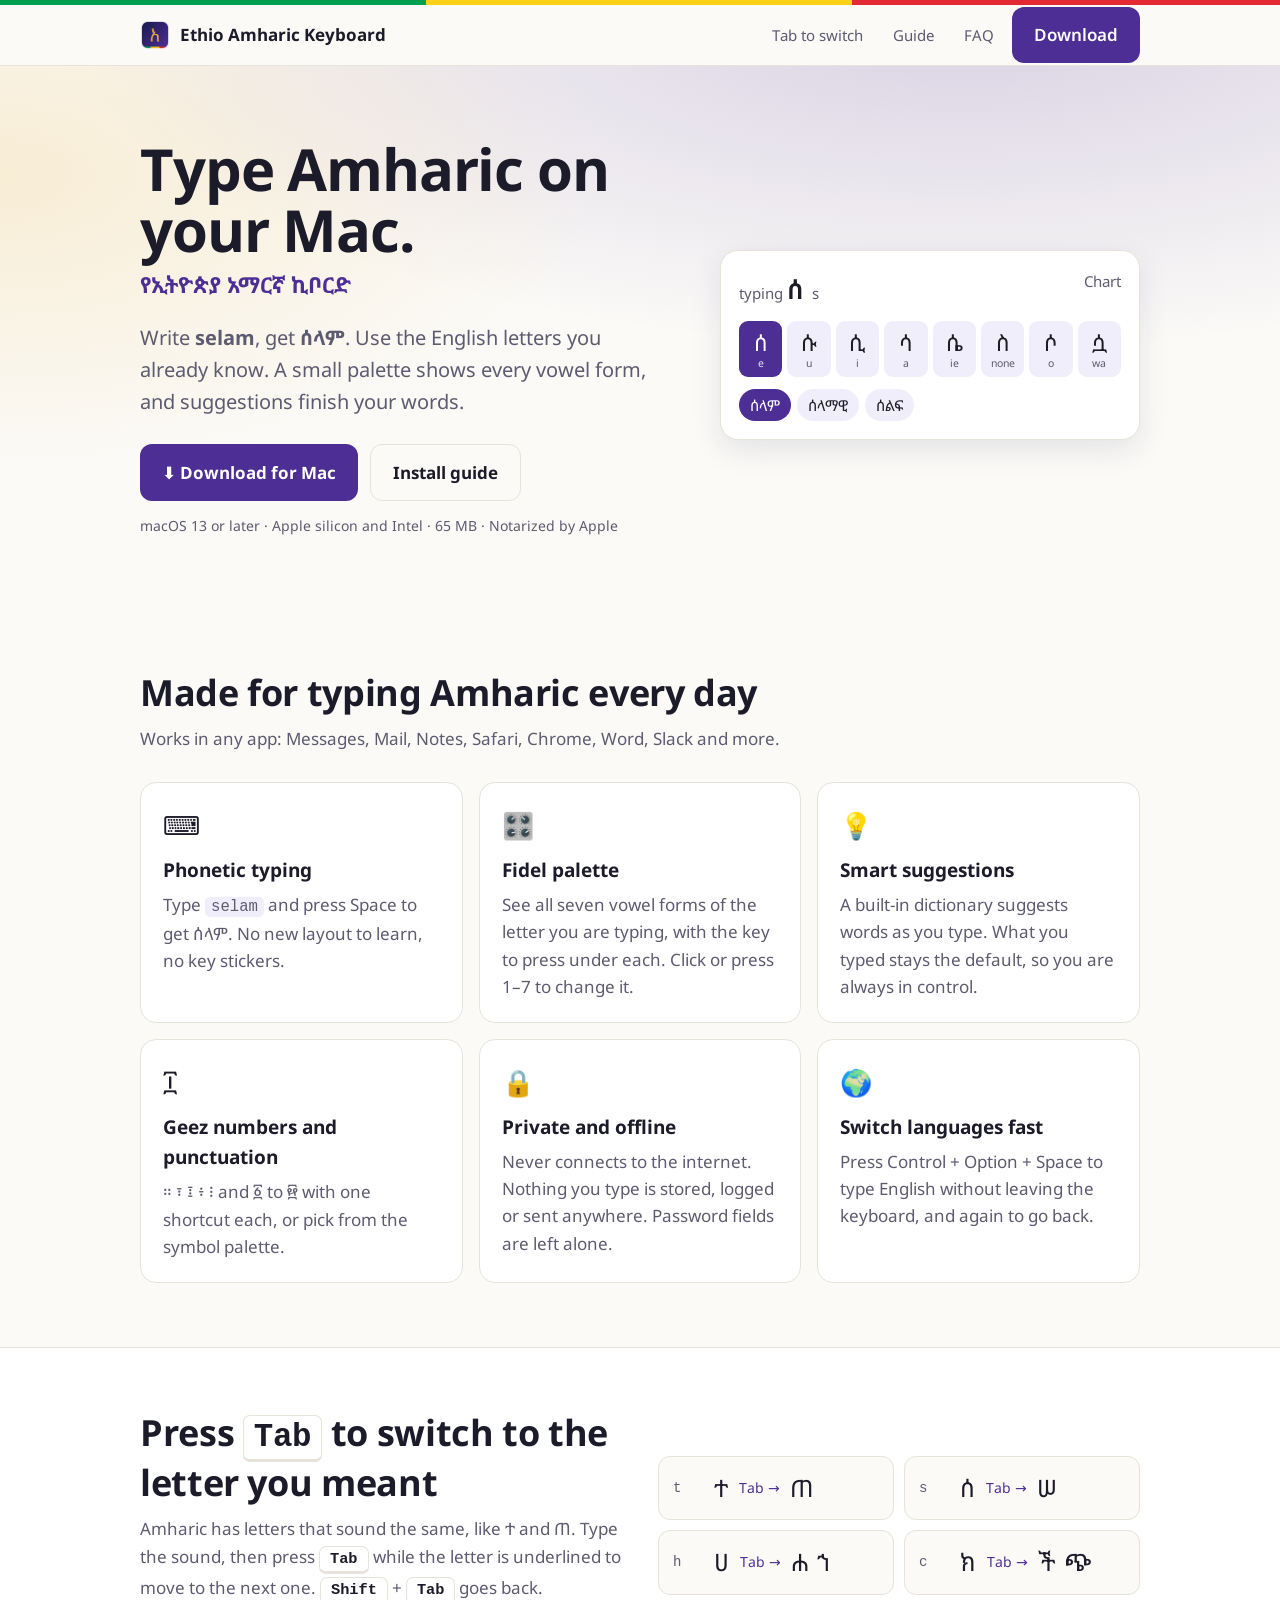
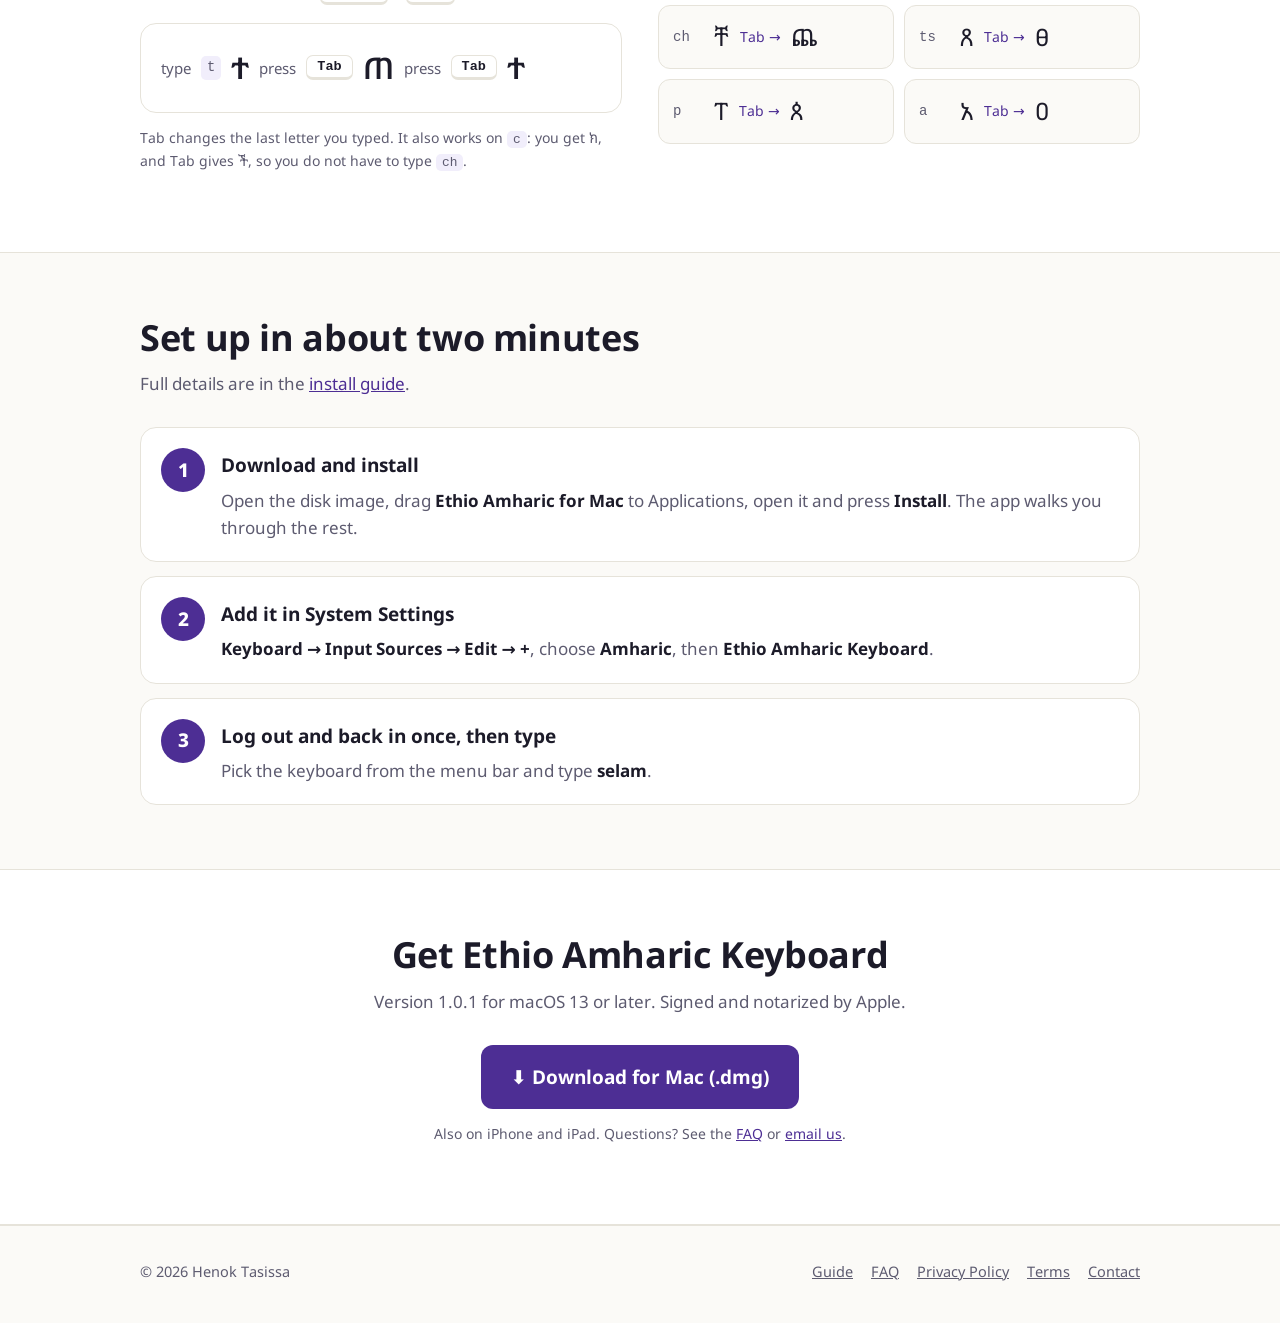
==== index.html @ 409e4a70 "Website: promo, install guide and FAQ for Ethio Amharic Keyboard for Mac Co-Authored-By: Claude Sonn" ====
<!doctype html>
<html lang="en">
<head>
  <meta charset="utf-8">
  <meta name="viewport" content="width=device-width, initial-scale=1">
  <title>Ethio Amharic Keyboard for Mac – type Amharic with English letters</title>
  <meta name="description" content="Type Amharic on your Mac. Write selam, get ሰላም. A floating Fidel palette, smart word suggestions, and Tab to switch between letters that sound the same. Private and offline.">
  <meta property="og:title" content="Ethio Amharic Keyboard for Mac">
  <meta property="og:description" content="Type selam, get ሰላም. A phonetic Amharic keyboard for macOS with a Fidel palette. Private and offline.">
  <meta property="og:image" content="/icon.png">
  <link rel="icon" href="/favicon.png">
  <link rel="preconnect" href="https://fonts.googleapis.com"><link rel="preconnect" href="https://fonts.gstatic.com" crossorigin>
  <link rel="stylesheet" href="https://fonts.googleapis.com/css2?family=Noto+Sans+Ethiopic:wght@400;600;700&display=swap">
  <link rel="stylesheet" href="/style.css">
</head>
<body>
  <div class="stripe"></div>
  <header class="nav"><div class="wrap">
    <a class="brand" href="/"><img src="/icon.png" alt="">Ethio Amharic Keyboard</a>
    <nav>
      <a href="/#tab">Tab to switch</a><a href="/guide">Guide</a><a href="/faq">FAQ</a>
      <a class="btn" href="/#download">Download</a>
    </nav>
  </div></header>

  <div class="hero"><div class="wrap">
    <div>
      <h1>Type Amharic on your Mac.</h1>
      <p class="am">የኢትዮጵያ አማርኛ ኪቦርድ</p>
      <p class="lead">Write <strong>selam</strong>, get <strong>ሰላም</strong>. Use the English letters you already know. A small palette shows every vowel form, and suggestions finish your words.</p>
      <div class="cta">
        <a class="btn" href="https://github.com/Henok-tasissa/ethio-keyboard-site/releases/latest/download/Ethio-Amharic-Keyboard.dmg">⬇ Download for Mac</a>
        <a class="btn secondary" href="/guide">Install guide</a>
      </div>
      <p class="fine">macOS 13 or later · Apple silicon and Intel · 65 MB · Notarized by Apple</p>
    </div>
    <div class="mock" aria-label="The palette while typing se">
      <div class="typed"><span>typing <b>ሰ</b> &nbsp;s</span><span>Chart</span></div>
      <div class="cells">
        <div class="cell on"><span class="g">ሰ</span><span class="k">e</span></div>
        <div class="cell"><span class="g">ሱ</span><span class="k">u</span></div>
        <div class="cell"><span class="g">ሲ</span><span class="k">i</span></div>
        <div class="cell"><span class="g">ሳ</span><span class="k">a</span></div>
        <div class="cell"><span class="g">ሴ</span><span class="k">ie</span></div>
        <div class="cell"><span class="g">ስ</span><span class="k">none</span></div>
        <div class="cell"><span class="g">ሶ</span><span class="k">o</span></div>
        <div class="cell"><span class="g">ሷ</span><span class="k">wa</span></div>
      </div>
      <div class="sugg"><span>ሰላም</span><span>ሰላማዊ</span><span>ሰልፍ</span></div>
    </div>
  </div></div>

  <section id="features"><div class="wrap">
    <h2>Made for typing Amharic every day</h2>
    <p class="sub">Works in any app: Messages, Mail, Notes, Safari, Chrome, Word, Slack and more.</p>
    <div class="grid3">
      <div class="card"><span class="icon">⌨️</span><h3>Phonetic typing</h3><p>Type <code>selam</code> and press Space to get ሰላም. No new layout to learn, no key stickers.</p></div>
      <div class="card"><span class="icon">🎛️</span><h3>Fidel palette</h3><p>See all seven vowel forms of the letter you are typing, with the key to press under each. Click or press 1–7 to change it.</p></div>
      <div class="card"><span class="icon">💡</span><h3>Smart suggestions</h3><p>A built-in dictionary suggests words as you type. What you typed stays the default, so you are always in control.</p></div>
      <div class="card"><span class="icon">፲</span><h3>Geez numbers and punctuation</h3><p>።  ፣  ፤  ፥  ፧ and ፩ to ፼ with one shortcut each, or pick from the symbol palette.</p></div>
      <div class="card"><span class="icon">🔒</span><h3>Private and offline</h3><p>Never connects to the internet. Nothing you type is stored, logged or sent anywhere. Password fields are left alone.</p></div>
      <div class="card"><span class="icon">🌍</span><h3>Switch languages fast</h3><p>Press Control + Option + Space to type English without leaving the keyboard, and again to go back.</p></div>
    </div>
  </div></section>

  <section id="tab" class="alt"><div class="wrap tab-spot">
    <div>
      <h2>Press <span class="keycap">Tab</span> to switch to the letter you meant</h2>
      <p class="sub" style="margin-bottom:14px">Amharic has letters that sound the same, like ተ and ጠ. Type the sound, then press <span class="keycap">Tab</span> while the letter is underlined to move to the next one. <span class="keycap">Shift</span> + <span class="keycap">Tab</span> goes back.</p>
      <div class="demo">
        <div class="row">type <code>t</code> <span class="big">ተ</span> press <span class="keycap">Tab</span> <span class="big">ጠ</span> press <span class="keycap">Tab</span> <span class="big">ተ</span></div>
      </div>
      <p class="fine" style="margin-top:14px">Tab changes the last letter you typed. It also works on <code>c</code>: you get ክ, and Tab gives ች, so you do not have to type <code>ch</code>.</p>
    </div>
    <div class="pairs">
      <div class="pair"><span class="t">t</span><span class="l">ተ</span><span class="arrow">Tab →</span><span class="l">ጠ</span></div>
      <div class="pair"><span class="t">s</span><span class="l">ሰ</span><span class="arrow">Tab →</span><span class="l">ሠ</span></div>
      <div class="pair"><span class="t">h</span><span class="l">ሀ</span><span class="arrow">Tab →</span><span class="l">ሐ ኀ</span></div>
      <div class="pair"><span class="t">c</span><span class="l">ክ</span><span class="arrow">Tab →</span><span class="l">ች ጭ</span></div>
      <div class="pair"><span class="t">ch</span><span class="l">ቸ</span><span class="arrow">Tab →</span><span class="l">ጨ</span></div>
      <div class="pair"><span class="t">ts</span><span class="l">ጸ</span><span class="arrow">Tab →</span><span class="l">ፀ</span></div>
      <div class="pair"><span class="t">p</span><span class="l">ፐ</span><span class="arrow">Tab →</span><span class="l">ጰ</span></div>
      <div class="pair"><span class="t">a</span><span class="l">አ</span><span class="arrow">Tab →</span><span class="l">ዐ</span></div>
    </div>
  </div></section>

  <section id="how"><div class="wrap">
    <h2>Set up in about two minutes</h2>
    <p class="sub">Full details are in the <a href="/guide">install guide</a>.</p>
    <div class="steps">
      <div class="step"><div><h3>Download and install</h3><p>Open the disk image, drag <strong>Ethio Amharic for Mac</strong> to Applications, open it and press <strong>Install</strong>. The app walks you through the rest.</p></div></div>
      <div class="step"><div><h3>Add it in System Settings</h3><p><strong>Keyboard → Input Sources → Edit → +</strong>, choose <strong>Amharic</strong>, then <strong>Ethio Amharic Keyboard</strong>.</p></div></div>
      <div class="step"><div><h3>Log out and back in once, then type</h3><p>Pick the keyboard from the menu bar and type <strong>selam</strong>.</p></div></div>
    </div>
  </div></section>

  <section id="download" class="alt download"><div class="wrap">
    <h2>Get Ethio Amharic Keyboard</h2>
    <p class="sub" style="margin-inline:auto">Version 1.0.1 for macOS 13 or later. Signed and notarized by Apple.</p>
    <a class="btn" href="https://github.com/Henok-tasissa/ethio-keyboard-site/releases/latest/download/Ethio-Amharic-Keyboard.dmg">⬇ Download for Mac (.dmg)</a>
    <p class="fine" style="margin-top:14px">Also on iPhone and iPad. Questions? See the <a href="/faq">FAQ</a> or <a href="mailto:henoktasissa@gmail.com">email us</a>.</p>
  </div></section>

  <footer><div class="wrap">
    <span>&copy; 2026 Henok Tasissa</span>
    <div class="right">
      <a href="/guide">Guide</a><a href="/faq">FAQ</a>
      <a href="https://henok-tasissa.github.io/ethio-keyboard-legal/privacy-policy.html">Privacy Policy</a>
      <a href="https://henok-tasissa.github.io/ethio-keyboard-legal/terms-of-use.html">Terms</a>
      <a href="mailto:henoktasissa@gmail.com">Contact</a>
    </div>
  </div></footer>
</body>
</html>
---- style.css ----
:root {
  --bg: #fbfaf7; --surface: #ffffff; --ink: #1c1b29; --muted: #5d5b70; --line: #e6e3da;
  --indigo: #1f1c55; --purple: #4d2e94; --gold: #e9a820; --accent: #4d2e94; --accent-ink: #ffffff;
  --green: #009e4f; --yellow: #fcd116; --red: #e32a33; --chip: #f1eefb; --shadow: 0 10px 30px rgba(31, 28, 85, .10);
}
@media (prefers-color-scheme: dark) {
  :root {
    --bg: #12111d; --surface: #1b1a2b; --ink: #f1f0f8; --muted: #a9a7be; --line: #2b2a40;
    --accent: #b9a2ff; --accent-ink: #14122b; --chip: #26233f; --shadow: 0 10px 30px rgba(0, 0, 0, .35);
  }
}
* { box-sizing: border-box; }
html { scroll-behavior: smooth; }
body {
  margin: 0; background: var(--bg); color: var(--ink); line-height: 1.6;
  font: 17px/1.6 -apple-system, BlinkMacSystemFont, "Segoe UI", "Noto Sans Ethiopic", "Kefa", "Nyala", system-ui, sans-serif;
}
a { color: var(--accent); }
.wrap { max-width: 1040px; margin: 0 auto; padding: 0 20px; }
.stripe { height: 5px; background: linear-gradient(90deg, var(--green) 0 33.3%, var(--yellow) 33.3% 66.6%, var(--red) 66.6%); }

header.nav { position: sticky; top: 0; z-index: 5; background: color-mix(in srgb, var(--bg) 88%, transparent); backdrop-filter: blur(10px); border-bottom: 1px solid var(--line); }
header.nav .wrap { display: flex; align-items: center; gap: 22px; height: 60px; }
.brand { display: flex; align-items: center; gap: 10px; font-weight: 700; color: var(--ink); text-decoration: none; }
.brand img { width: 30px; height: 30px; border-radius: 7px; }
nav { margin-left: auto; display: flex; gap: 6px; align-items: center; }
nav a { color: var(--muted); text-decoration: none; padding: 8px 12px; border-radius: 8px; font-size: 15px; }
nav a:hover, nav a[aria-current] { color: var(--ink); background: var(--chip); }
nav a.btn { background: var(--accent); color: var(--accent-ink); font-weight: 600; }

.btn { display: inline-flex; align-items: center; gap: 8px; background: var(--accent); color: var(--accent-ink); padding: 14px 22px; border-radius: 12px; font-weight: 700; text-decoration: none; border: 0; font-size: 17px; }
.btn.secondary { background: transparent; color: var(--ink); border: 1px solid var(--line); }
.btn:hover { filter: brightness(1.08); }

.hero { padding: 72px 0 56px; background: radial-gradient(900px 340px at 75% -10%, color-mix(in srgb, var(--purple) 20%, transparent), transparent), radial-gradient(600px 300px at 0% 20%, color-mix(in srgb, var(--gold) 16%, transparent), transparent); }
.hero .wrap { display: grid; grid-template-columns: 1.1fr .9fr; gap: 40px; align-items: center; }
.hero h1 { font-size: clamp(36px, 5.4vw, 58px); line-height: 1.06; margin: 0 0 6px; letter-spacing: -.02em; }
.hero .am { font-size: 22px; color: var(--accent); font-weight: 700; margin: 0 0 16px; }
.hero p.lead { font-size: 20px; color: var(--muted); max-width: 30em; }
.cta { display: flex; flex-wrap: wrap; gap: 12px; margin: 26px 0 12px; }
.fine { color: var(--muted); font-size: 14px; }

.mock { background: var(--surface); border: 1px solid var(--line); border-radius: 18px; box-shadow: var(--shadow); padding: 18px; max-width: 420px; justify-self: end; width: 100%; }
.mock .typed { font-size: 15px; color: var(--muted); display: flex; justify-content: space-between; margin-bottom: 10px; }
.mock .typed b { color: var(--ink); font-size: 26px; font-weight: 600; }
.cells { display: grid; grid-template-columns: repeat(8, 1fr); gap: 5px; }
.cell { background: var(--chip); border-radius: 9px; text-align: center; padding: 8px 0 5px; }
.cell .g { font-size: 22px; line-height: 1.2; display: block; }
.cell .k { font-size: 10.5px; color: var(--muted); display: block; }
.cell.on { background: var(--accent); color: var(--accent-ink); }
.cell.on .k { color: inherit; opacity: .85; }
.sugg { display: flex; gap: 6px; margin-top: 12px; flex-wrap: wrap; }
.sugg span { background: var(--chip); padding: 4px 11px; border-radius: 999px; font-size: 15px; }
.sugg span:first-child { background: var(--accent); color: var(--accent-ink); }

section { padding: 64px 0; }
section.alt { background: var(--surface); border-block: 1px solid var(--line); }
h2 { font-size: clamp(26px, 3.4vw, 36px); line-height: 1.15; margin: 0 0 12px; letter-spacing: -.01em; }
h3 { margin: 0 0 6px; font-size: 19px; }
.sub { color: var(--muted); max-width: 40em; margin: 0 0 30px; }
.grid3 { display: grid; grid-template-columns: repeat(3, 1fr); gap: 16px; }
.grid2 { display: grid; grid-template-columns: repeat(2, 1fr); gap: 16px; }
.card { background: var(--surface); border: 1px solid var(--line); border-radius: 16px; padding: 22px; }
section.alt .card { background: var(--bg); }
.card p { margin: 0; color: var(--muted); }
.icon { font-size: 26px; margin-bottom: 8px; display: block; }

.tab-spot { display: grid; grid-template-columns: 1fr 1fr; gap: 36px; align-items: center; }
.keycap { display: inline-block; min-width: 2.2em; text-align: center; padding: 3px 10px; border-radius: 7px; border: 1px solid var(--line); border-bottom-width: 3px; background: var(--surface); font: 600 .9em ui-monospace, "SF Mono", Menlo, monospace; color: var(--ink); }
.pairs { display: grid; grid-template-columns: repeat(2, 1fr); gap: 10px; }
.pair { background: var(--bg); border: 1px solid var(--line); border-radius: 12px; padding: 12px 14px; display: flex; align-items: center; gap: 10px; }
.pair .t { font-family: ui-monospace, Menlo, monospace; color: var(--muted); min-width: 2.2em; font-size: 14px; }
.pair .l { font-size: 24px; letter-spacing: .05em; }
.pair .arrow { color: var(--accent); font-size: 14px; }
.demo { background: var(--surface); border: 1px solid var(--line); border-radius: 16px; padding: 20px; margin-top: 18px; }
.demo .row { display: flex; align-items: center; gap: 10px; flex-wrap: wrap; font-size: 15px; color: var(--muted); }
.demo .big { font-size: 30px; color: var(--ink); font-weight: 600; }

.steps { counter-reset: s; display: grid; gap: 14px; }
.step { display: grid; grid-template-columns: 44px 1fr; gap: 16px; background: var(--surface); border: 1px solid var(--line); border-radius: 16px; padding: 20px; }
section.alt .step { background: var(--bg); }
.step::before { counter-increment: s; content: counter(s); width: 44px; height: 44px; border-radius: 50%; background: var(--accent); color: var(--accent-ink); display: grid; place-items: center; font-weight: 800; font-size: 19px; }
.step h3 { margin-top: 2px; }
.step p, .step ul, .step ol { margin: 6px 0 0; color: var(--muted); }
.step li { margin: 3px 0; }
.step strong, .card strong { color: var(--ink); }
.note { background: color-mix(in srgb, var(--gold) 16%, var(--surface)); border: 1px solid color-mix(in srgb, var(--gold) 45%, var(--line)); border-radius: 12px; padding: 14px 16px; margin: 18px 0; }
.note p { margin: 0; color: var(--ink); }

table { width: 100%; border-collapse: collapse; background: var(--surface); border: 1px solid var(--line); border-radius: 14px; overflow: hidden; font-size: 16px; }
th, td { text-align: left; padding: 11px 14px; border-bottom: 1px solid var(--line); vertical-align: top; }
th { background: var(--chip); font-size: 13px; text-transform: uppercase; letter-spacing: .05em; color: var(--muted); }
tr:last-child td { border-bottom: 0; }
td.mono, code { font-family: ui-monospace, "SF Mono", Menlo, monospace; font-size: .92em; }
code { background: var(--chip); padding: 1px 6px; border-radius: 5px; }

.page-head { padding: 48px 0 8px; }
.page-head h1 { font-size: clamp(32px, 4.5vw, 46px); margin: 0 0 8px; letter-spacing: -.02em; }
.toc { display: flex; gap: 8px; flex-wrap: wrap; margin: 18px 0 0; }
.toc a { background: var(--chip); color: var(--ink); text-decoration: none; padding: 7px 14px; border-radius: 999px; font-size: 14.5px; }

details { background: var(--surface); border: 1px solid var(--line); border-radius: 14px; padding: 0 20px; margin: 10px 0; }
details[open] { box-shadow: var(--shadow); }
summary { cursor: pointer; font-weight: 700; padding: 17px 0; list-style: none; display: flex; justify-content: space-between; gap: 14px; }
summary::-webkit-details-marker { display: none; }
summary::after { content: "+"; color: var(--accent); font-size: 22px; line-height: 1; }
details[open] summary::after { content: "–"; }
details .a { padding: 0 0 18px; color: var(--muted); }
details .a p { margin: 0 0 10px; }
.faq-group { margin: 38px 0 6px; font-size: 14px; letter-spacing: .08em; text-transform: uppercase; color: var(--muted); }

.download { text-align: center; }
.download .btn { font-size: 19px; padding: 17px 30px; }
footer { padding: 34px 0 46px; color: var(--muted); font-size: 14.5px; border-top: 1px solid var(--line); }
footer .wrap { display: flex; flex-wrap: wrap; gap: 14px 26px; align-items: center; }
footer .right { margin-left: auto; display: flex; gap: 18px; flex-wrap: wrap; }
footer a { color: var(--muted); }

@media (max-width: 860px) {
  .hero .wrap, .tab-spot, .grid3, .grid2 { grid-template-columns: 1fr; }
  .mock { justify-self: start; }
  nav a:not(.btn) { display: none; }
  .pairs { grid-template-columns: 1fr; }
  footer .right { margin-left: 0; }
}
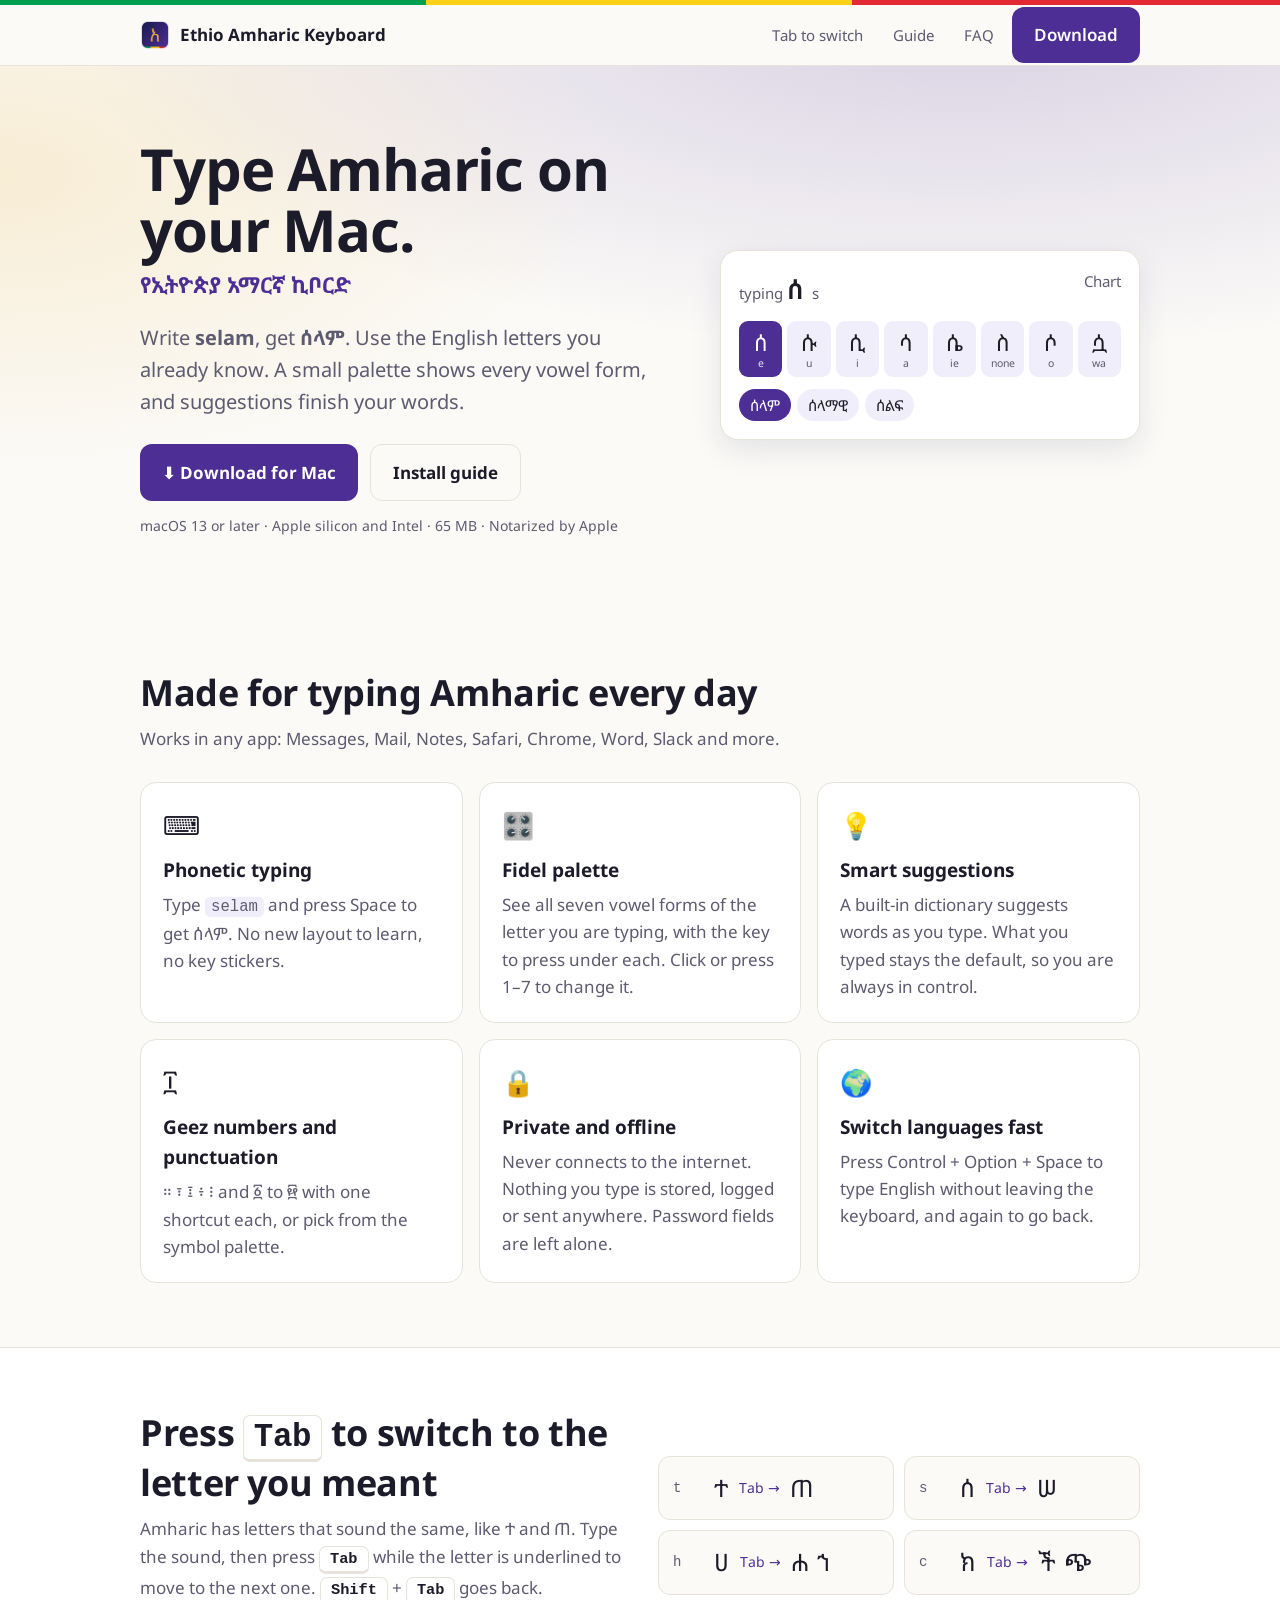
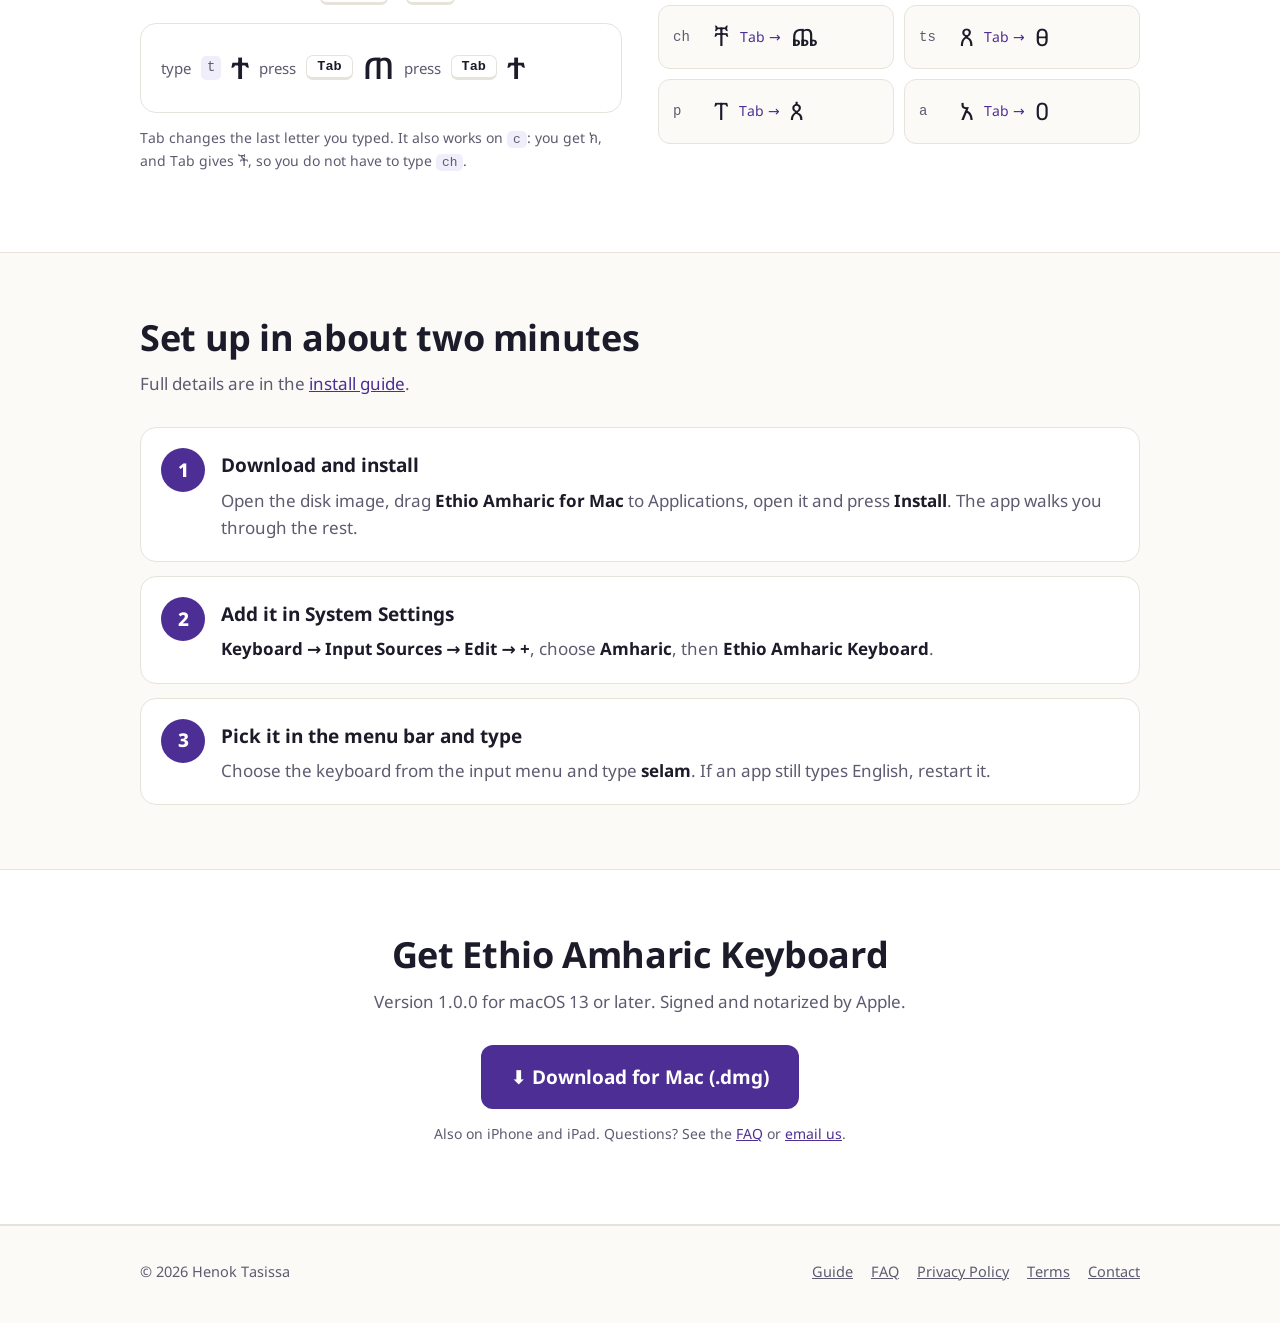
==== commit c2060b0a: "Website: version 1.0.0, uninstall section, clearer log-out guidance Co-Authored-By: Claude Sonnet 5." ====
--- a/index.html
+++ b/index.html
@@ -90,13 +90,13 @@
     <div class="steps">
       <div class="step"><div><h3>Download and install</h3><p>Open the disk image, drag <strong>Ethio Amharic for Mac</strong> to Applications, open it and press <strong>Install</strong>. The app walks you through the rest.</p></div></div>
       <div class="step"><div><h3>Add it in System Settings</h3><p><strong>Keyboard → Input Sources → Edit → +</strong>, choose <strong>Amharic</strong>, then <strong>Ethio Amharic Keyboard</strong>.</p></div></div>
-      <div class="step"><div><h3>Log out and back in once, then type</h3><p>Pick the keyboard from the menu bar and type <strong>selam</strong>.</p></div></div>
+      <div class="step"><div><h3>Pick it in the menu bar and type</h3><p>Choose the keyboard from the input menu and type <strong>selam</strong>. If an app still types English, restart it.</p></div></div>
     </div>
   </div></section>
 
   <section id="download" class="alt download"><div class="wrap">
     <h2>Get Ethio Amharic Keyboard</h2>
-    <p class="sub" style="margin-inline:auto">Version 1.0.1 for macOS 13 or later. Signed and notarized by Apple.</p>
+    <p class="sub" style="margin-inline:auto">Version 1.0.0 for macOS 13 or later. Signed and notarized by Apple.</p>
     <a class="btn" href="https://github.com/Henok-tasissa/ethio-keyboard-site/releases/latest/download/Ethio-Amharic-Keyboard.dmg">⬇ Download for Mac (.dmg)</a>
     <p class="fine" style="margin-top:14px">Also on iPhone and iPad. Questions? See the <a href="/faq">FAQ</a> or <a href="mailto:henoktasissa@gmail.com">email us</a>.</p>
   </div></section>
